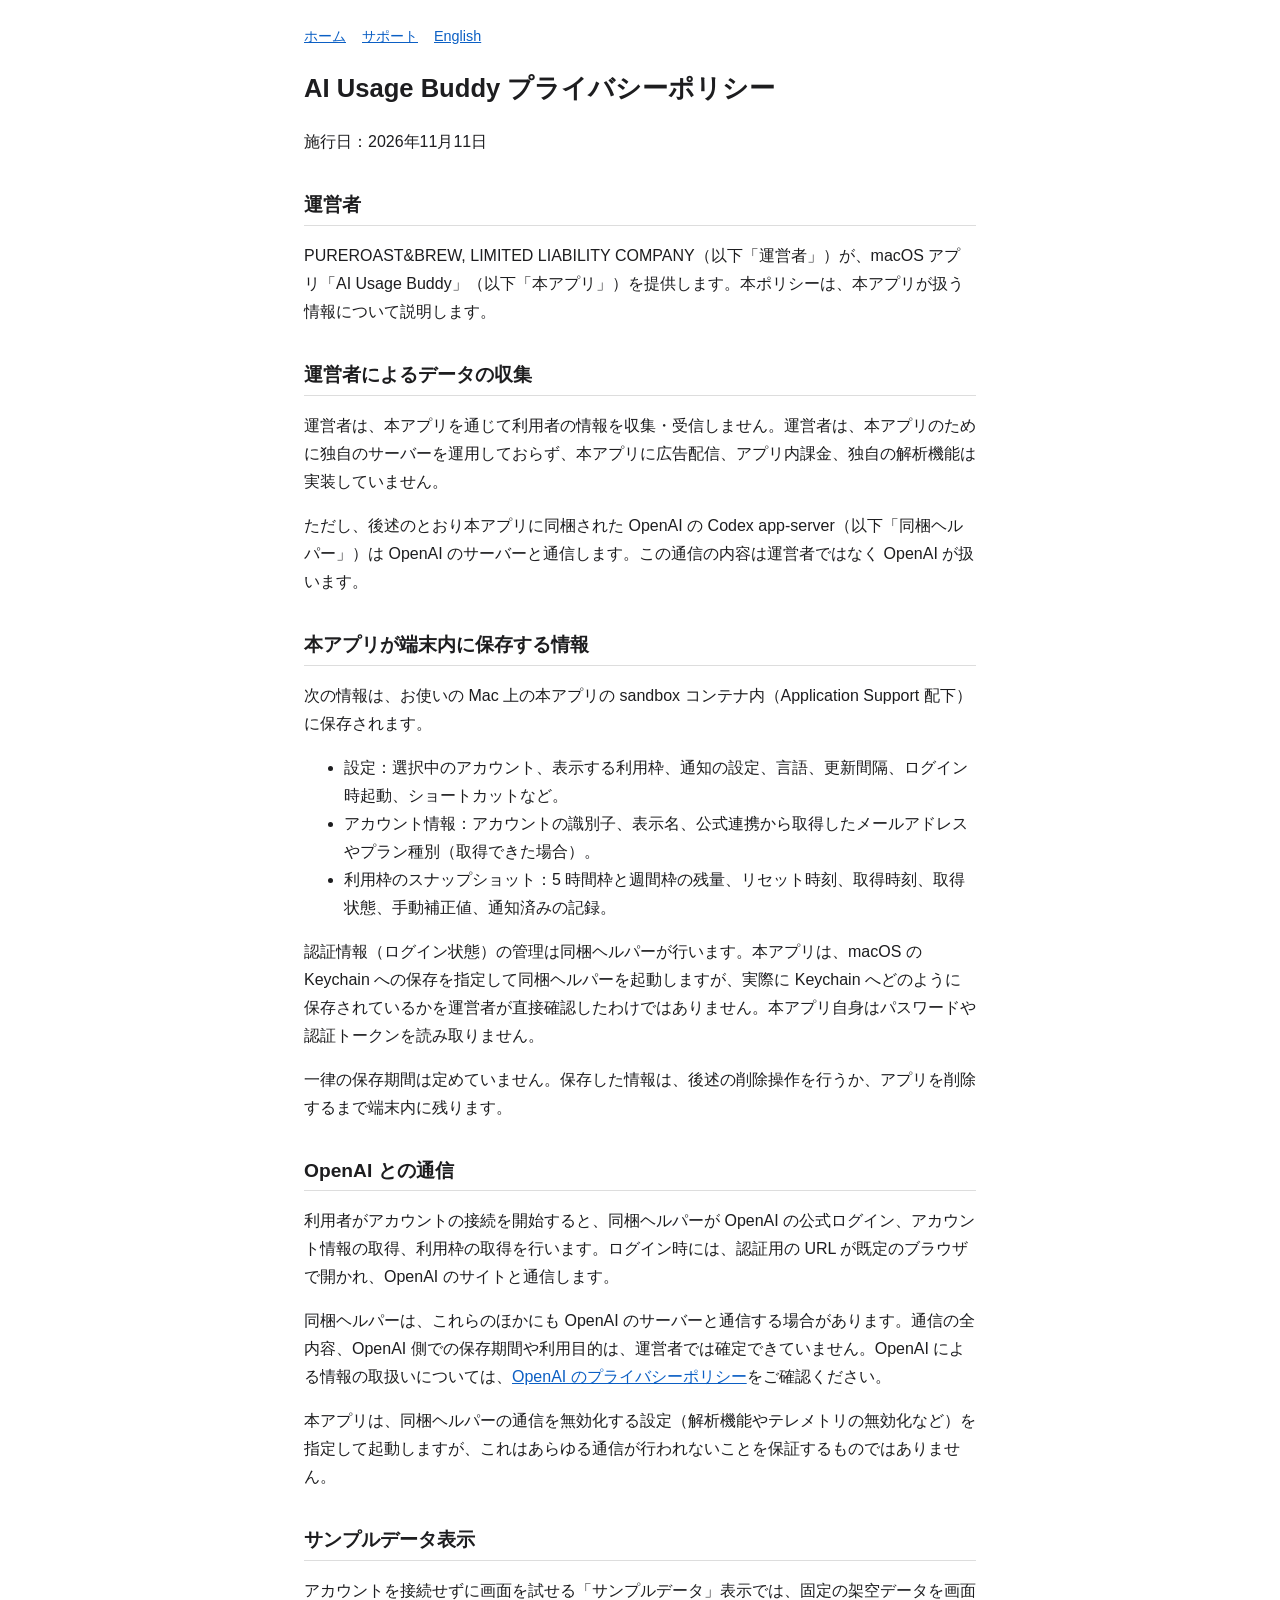
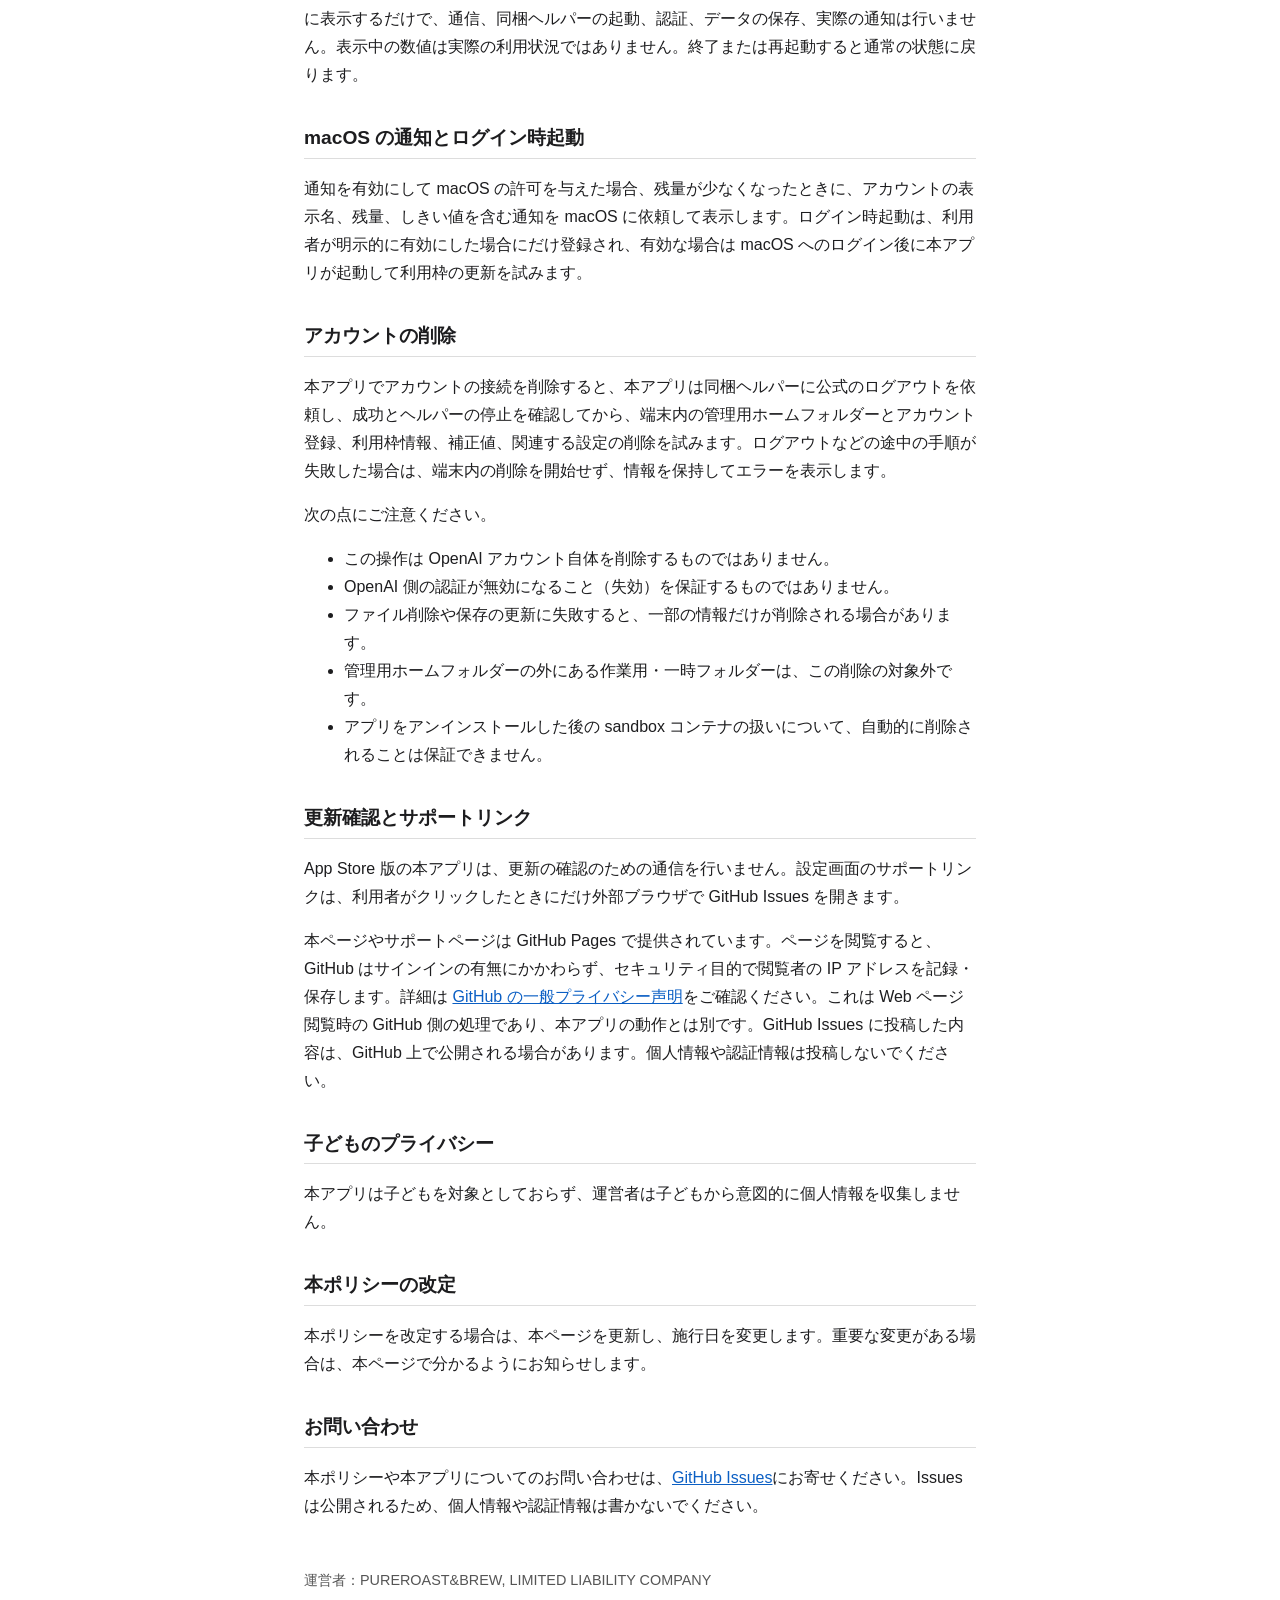
==== site/privacy/index.html @ 3b0a3ee2 "store: add public privacy/support site, Pages workflow and signing script - site/: static privacy po" ====
<!DOCTYPE html>
<html lang="ja">
<head>
<meta charset="utf-8">
<meta name="viewport" content="width=device-width, initial-scale=1">
<title>プライバシーポリシー - AI Usage Buddy</title>
<link rel="stylesheet" href="../style.css">
</head>
<body>
<nav><a href="../">ホーム</a><a href="../support/">サポート</a><a href="../en/privacy/">English</a></nav>
<h1>AI Usage Buddy プライバシーポリシー</h1>
<p>施行日：2026年11月11日</p>

<h2>運営者</h2>
<p>PUREROAST&amp;BREW, LIMITED LIABILITY COMPANY（以下「運営者」）が、macOS アプリ「AI Usage Buddy」（以下「本アプリ」）を提供します。本ポリシーは、本アプリが扱う情報について説明します。</p>

<h2>運営者によるデータの収集</h2>
<p>運営者は、本アプリを通じて利用者の情報を収集・受信しません。運営者は、本アプリのために独自のサーバーを運用しておらず、本アプリに広告配信、アプリ内課金、独自の解析機能は実装していません。</p>
<p>ただし、後述のとおり本アプリに同梱された OpenAI の Codex app-server（以下「同梱ヘルパー」）は OpenAI のサーバーと通信します。この通信の内容は運営者ではなく OpenAI が扱います。</p>

<h2>本アプリが端末内に保存する情報</h2>
<p>次の情報は、お使いの Mac 上の本アプリの sandbox コンテナ内（Application Support 配下）に保存されます。</p>
<ul>
<li>設定：選択中のアカウント、表示する利用枠、通知の設定、言語、更新間隔、ログイン時起動、ショートカットなど。</li>
<li>アカウント情報：アカウントの識別子、表示名、公式連携から取得したメールアドレスやプラン種別（取得できた場合）。</li>
<li>利用枠のスナップショット：5 時間枠と週間枠の残量、リセット時刻、取得時刻、取得状態、手動補正値、通知済みの記録。</li>
</ul>
<p>認証情報（ログイン状態）の管理は同梱ヘルパーが行います。本アプリは、macOS の Keychain への保存を指定して同梱ヘルパーを起動しますが、実際に Keychain へどのように保存されているかを運営者が直接確認したわけではありません。本アプリ自身はパスワードや認証トークンを読み取りません。</p>
<p>一律の保存期間は定めていません。保存した情報は、後述の削除操作を行うか、アプリを削除するまで端末内に残ります。</p>

<h2>OpenAI との通信</h2>
<p>利用者がアカウントの接続を開始すると、同梱ヘルパーが OpenAI の公式ログイン、アカウント情報の取得、利用枠の取得を行います。ログイン時には、認証用の URL が既定のブラウザで開かれ、OpenAI のサイトと通信します。</p>
<p>同梱ヘルパーは、これらのほかにも OpenAI のサーバーと通信する場合があります。通信の全内容、OpenAI 側での保存期間や利用目的は、運営者では確定できていません。OpenAI による情報の取扱いについては、<a href="https://openai.com/policies/privacy-policy/">OpenAI のプライバシーポリシー</a>をご確認ください。</p>
<p>本アプリは、同梱ヘルパーの通信を無効化する設定（解析機能やテレメトリの無効化など）を指定して起動しますが、これはあらゆる通信が行われないことを保証するものではありません。</p>

<h2>サンプルデータ表示</h2>
<p>アカウントを接続せずに画面を試せる「サンプルデータ」表示では、固定の架空データを画面に表示するだけで、通信、同梱ヘルパーの起動、認証、データの保存、実際の通知は行いません。表示中の数値は実際の利用状況ではありません。終了または再起動すると通常の状態に戻ります。</p>

<h2>macOS の通知とログイン時起動</h2>
<p>通知を有効にして macOS の許可を与えた場合、残量が少なくなったときに、アカウントの表示名、残量、しきい値を含む通知を macOS に依頼して表示します。ログイン時起動は、利用者が明示的に有効にした場合にだけ登録され、有効な場合は macOS へのログイン後に本アプリが起動して利用枠の更新を試みます。</p>

<h2>アカウントの削除</h2>
<p>本アプリでアカウントの接続を削除すると、本アプリは同梱ヘルパーに公式のログアウトを依頼し、成功とヘルパーの停止を確認してから、端末内の管理用ホームフォルダーとアカウント登録、利用枠情報、補正値、関連する設定の削除を試みます。ログアウトなどの途中の手順が失敗した場合は、端末内の削除を開始せず、情報を保持してエラーを表示します。</p>
<p>次の点にご注意ください。</p>
<ul>
<li>この操作は OpenAI アカウント自体を削除するものではありません。</li>
<li>OpenAI 側の認証が無効になること（失効）を保証するものではありません。</li>
<li>ファイル削除や保存の更新に失敗すると、一部の情報だけが削除される場合があります。</li>
<li>管理用ホームフォルダーの外にある作業用・一時フォルダーは、この削除の対象外です。</li>
<li>アプリをアンインストールした後の sandbox コンテナの扱いについて、自動的に削除されることは保証できません。</li>
</ul>

<h2>更新確認とサポートリンク</h2>
<p>App Store 版の本アプリは、更新の確認のための通信を行いません。設定画面のサポートリンクは、利用者がクリックしたときにだけ外部ブラウザで GitHub Issues を開きます。</p>
<p>本ページやサポートページは GitHub Pages で提供されています。ページを閲覧すると、GitHub はサインインの有無にかかわらず、セキュリティ目的で閲覧者の IP アドレスを記録・保存します。詳細は <a href="https://docs.github.com/en/site-policy/privacy-policies/github-general-privacy-statement">GitHub の一般プライバシー声明</a>をご確認ください。これは Web ページ閲覧時の GitHub 側の処理であり、本アプリの動作とは別です。GitHub Issues に投稿した内容は、GitHub 上で公開される場合があります。個人情報や認証情報は投稿しないでください。</p>

<h2>子どものプライバシー</h2>
<p>本アプリは子どもを対象としておらず、運営者は子どもから意図的に個人情報を収集しません。</p>

<h2>本ポリシーの改定</h2>
<p>本ポリシーを改定する場合は、本ページを更新し、施行日を変更します。重要な変更がある場合は、本ページで分かるようにお知らせします。</p>

<h2>お問い合わせ</h2>
<p>本ポリシーや本アプリについてのお問い合わせは、<a href="https://github.com/morita-hiroyuki0120/ai-usage-buddy/issues">GitHub Issues</a>にお寄せください。Issues は公開されるため、個人情報や認証情報は書かないでください。</p>

<footer>運営者：PUREROAST&amp;BREW, LIMITED LIABILITY COMPANY</footer>
</body>
</html>
---- site/style.css ----
body{font-family:-apple-system,BlinkMacSystemFont,"Hiragino Sans","Segoe UI",sans-serif;line-height:1.75;max-width:42rem;margin:0 auto;padding:1.5rem 1rem 3rem;color:#1d1d1f;background:#fff}
h1{font-size:1.6rem}h2{font-size:1.2rem;margin-top:2rem;border-bottom:1px solid #ddd;padding-bottom:.2rem}
a{color:#0b5fc4}nav,footer{font-size:.9rem}nav a{margin-right:1rem}footer{margin-top:3rem;color:#555}
@media (prefers-color-scheme:dark){body{background:#1c1c1e;color:#f2f2f7}a{color:#6cb2ff}h2{border-color:#444}footer{color:#aaa}}
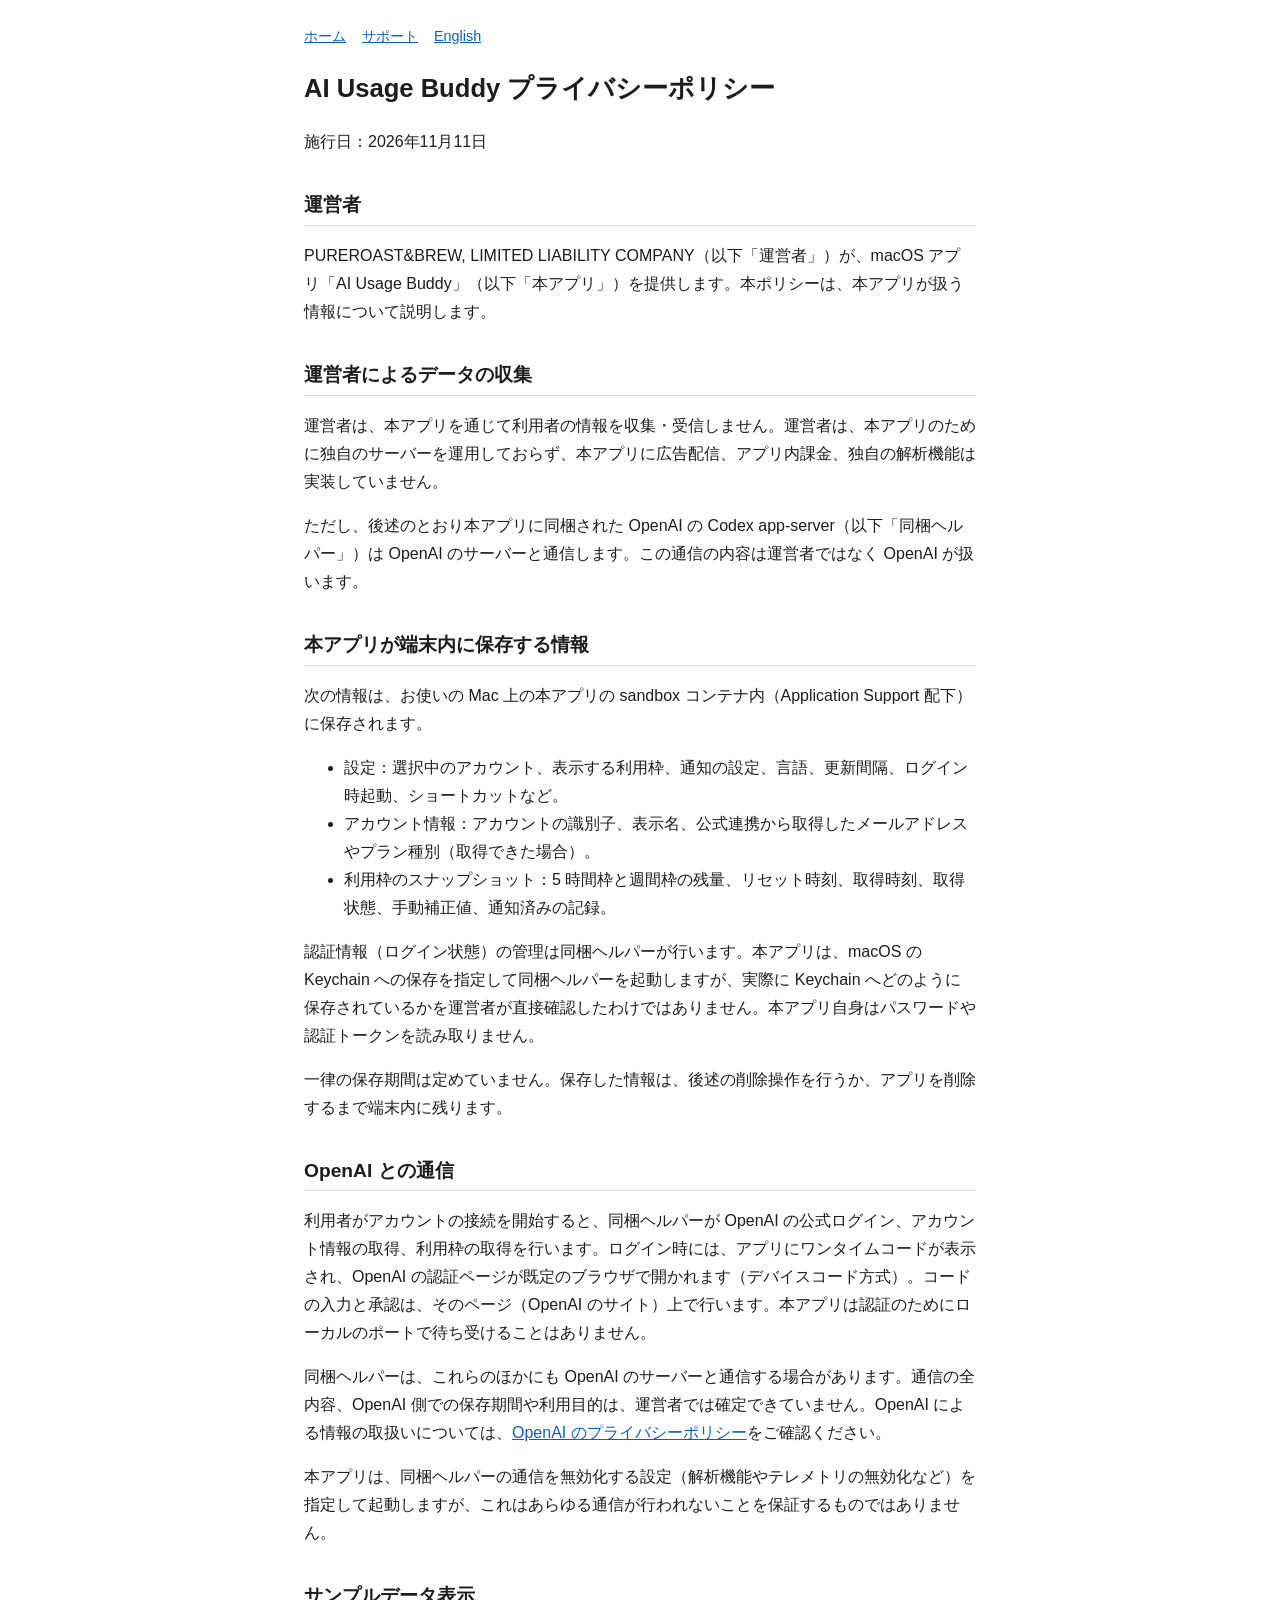
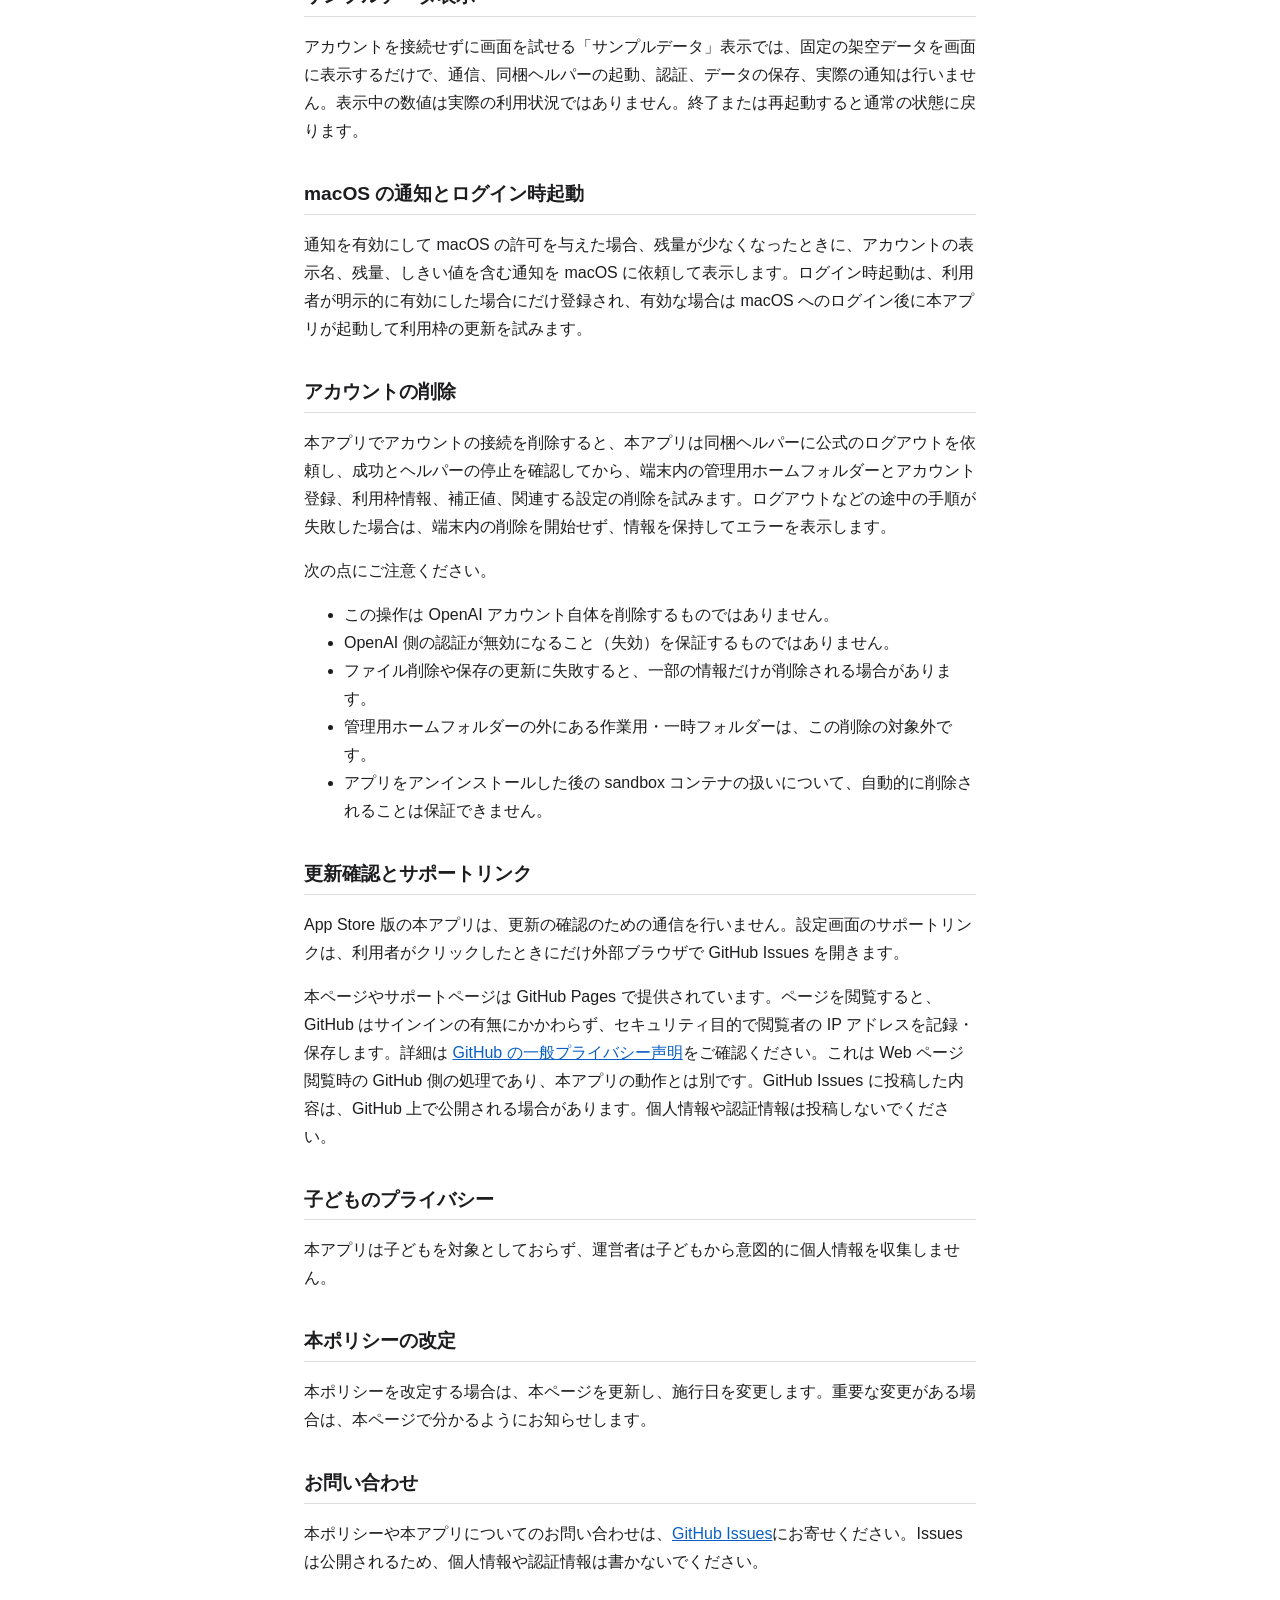
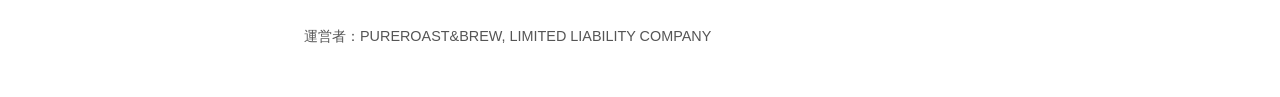
==== commit 8fb5049b: "store: switch Store sign-in to device code and drop network.server App Review flagged com.apple.secu" ====
--- a/site/privacy/index.html
+++ b/site/privacy/index.html
@@ -29,7 +29,7 @@
 <p>一律の保存期間は定めていません。保存した情報は、後述の削除操作を行うか、アプリを削除するまで端末内に残ります。</p>
 
 <h2>OpenAI との通信</h2>
-<p>利用者がアカウントの接続を開始すると、同梱ヘルパーが OpenAI の公式ログイン、アカウント情報の取得、利用枠の取得を行います。ログイン時には、認証用の URL が既定のブラウザで開かれ、OpenAI のサイトと通信します。</p>
+<p>利用者がアカウントの接続を開始すると、同梱ヘルパーが OpenAI の公式ログイン、アカウント情報の取得、利用枠の取得を行います。ログイン時には、アプリにワンタイムコードが表示され、OpenAI の認証ページが既定のブラウザで開かれます（デバイスコード方式）。コードの入力と承認は、そのページ（OpenAI のサイト）上で行います。本アプリは認証のためにローカルのポートで待ち受けることはありません。</p>
 <p>同梱ヘルパーは、これらのほかにも OpenAI のサーバーと通信する場合があります。通信の全内容、OpenAI 側での保存期間や利用目的は、運営者では確定できていません。OpenAI による情報の取扱いについては、<a href="https://openai.com/policies/privacy-policy/">OpenAI のプライバシーポリシー</a>をご確認ください。</p>
 <p>本アプリは、同梱ヘルパーの通信を無効化する設定（解析機能やテレメトリの無効化など）を指定して起動しますが、これはあらゆる通信が行われないことを保証するものではありません。</p>
 
